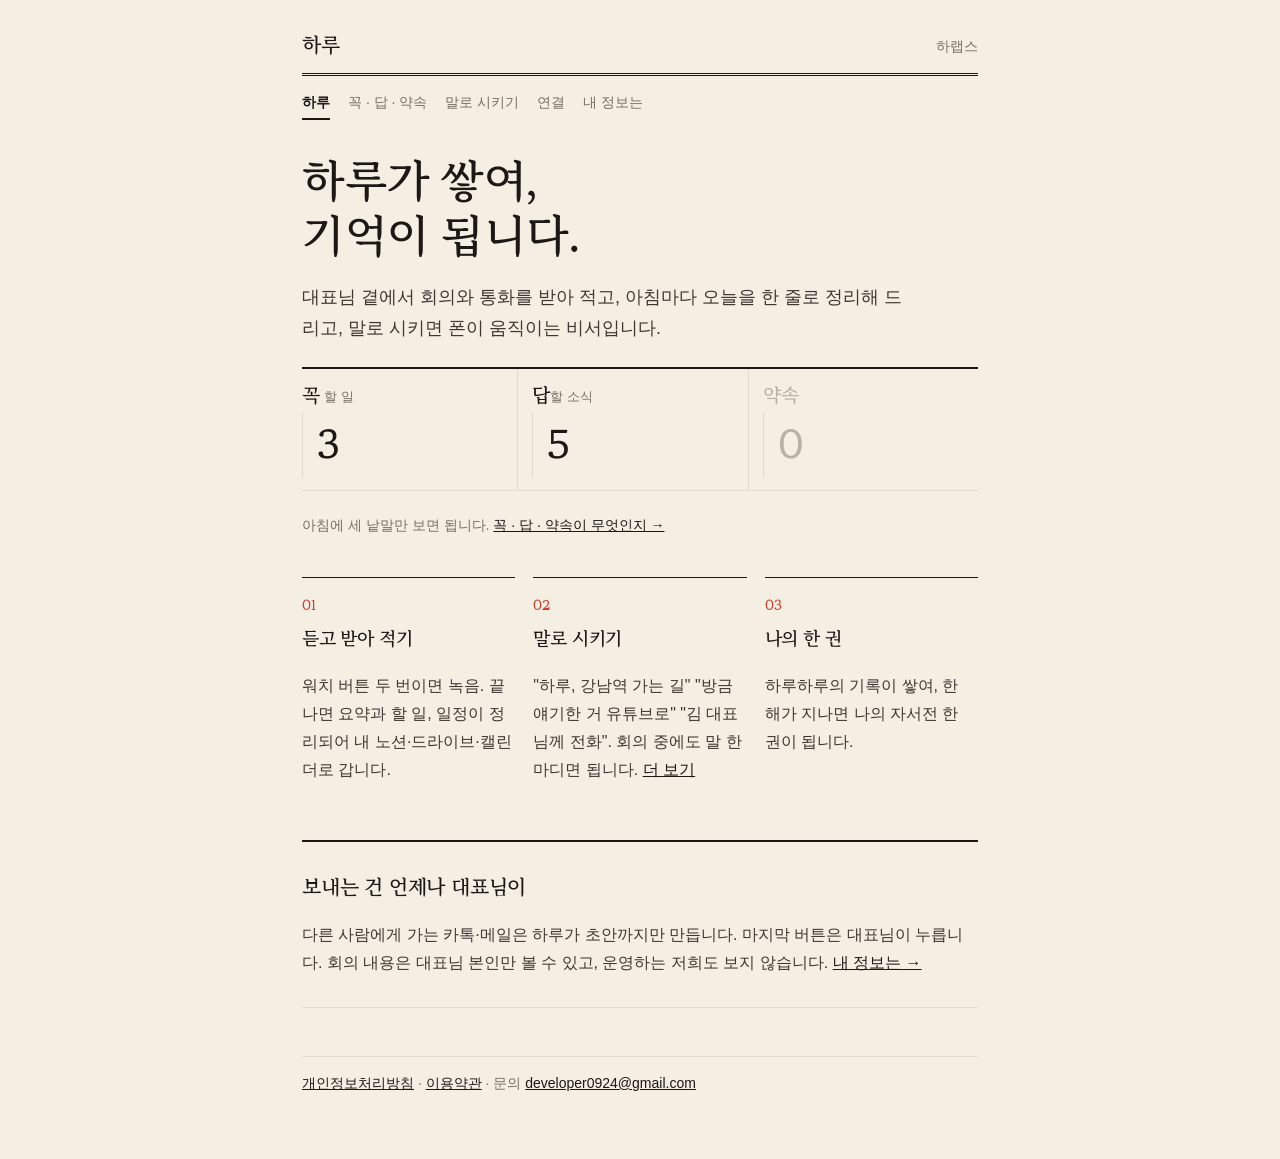
==== index.html @ 7e8c1d6f "모아두 홈페이지·하랩스 센터 (watchaide/site에서 옮김) Co-Authored-By: Claude Opus 5.5 <noreply@anthropic.com> Claude" ====
<!DOCTYPE html>
<html lang="ko">
<head>
<meta charset="utf-8">
<meta name="viewport" content="width=device-width,initial-scale=1">
<title>하루 — 하루가 쌓여, 기억이 됩니다</title>
<meta name="description" content="대표님 곁에서 듣고, 정리하고, 말로 시키면 움직이는 비서. 하랩스 하루.">
<link rel="stylesheet" href="style.css">
</head>
<body>
<main class="paper">
<header class="mast"><a href="./">하루</a><span>하랩스</span></header>
<nav class="nav"><a href="index.html" class="on">하루</a><a href="words.html">꼭 · 답 · 약속</a><a href="voice.html">말로 시키기</a><a href="connect.html">연결</a><a href="trust.html">내 정보는</a></nav>

<h1 class="big">하루가 쌓여,<br>기억이 됩니다.</h1>
<p class="lead">대표님 곁에서 회의와 통화를 받아 적고, 아침마다 오늘을 한 줄로 정리해 드리고, 말로 시키면 폰이 움직이는 비서입니다.</p>
<div class="idx">
  <div><b>꼭</b> <small>할 일</small><div class="n">3</div></div>
  <div><b>답</b><small>할 소식</small><div class="n">5</div></div>
  <div class="z"><b>약속</b><div class="n">0</div></div>
</div>
<p class="meta">아침에 세 낱말만 보면 됩니다. <a href="words.html">꼭 · 답 · 약속이 무엇인지 →</a></p>
<section class="cols">
  <div><span class="no">01</span><h3>듣고 받아 적기</h3><p>워치 버튼 두 번이면 녹음. 끝나면 요약과 할 일, 일정이 정리되어 내 노션·드라이브·캘린더로 갑니다.</p></div>
  <div><span class="no">02</span><h3>말로 시키기</h3><p>"하루, 강남역 가는 길" "방금 얘기한 거 유튜브로" "김 대표님께 전화". 회의 중에도 말 한마디면 됩니다. <a href="voice.html">더 보기</a></p></div>
  <div><span class="no">03</span><h3>나의 한 권</h3><p>하루하루의 기록이 쌓여, 한 해가 지나면 나의 자서전 한 권이 됩니다.</p></div>
</section>
<section class="note">
  <h2>보내는 건 언제나 대표님이</h2>
  <p>다른 사람에게 가는 카톡·메일은 하루가 초안까지만 만듭니다. 마지막 버튼은 대표님이 누릅니다. 회의 내용은 대표님 본인만 볼 수 있고, 운영하는 저희도 보지 않습니다. <a href="trust.html">내 정보는 →</a></p>
</section>

<footer class="foot">
  <a href="privacy.html">개인정보처리방침</a> · <a href="terms.html">이용약관</a> · 문의 <a href="mailto:developer0924@gmail.com">developer0924@gmail.com</a>
</footer>
</main>
</body>
</html>
---- style.css ----
@font-face{font-family:"MaruBuri";src:url("fonts/MaruBuri-SemiBold.woff2") format("woff2");font-weight:600;font-display:swap}
:root{--bg:#F4EEE3;--card:#FBF8F2;--line:#E2D9CB;--ink:#1B1815;--ink2:#3E3832;--ink3:#776F65;--rec:#C8402E}
*{box-sizing:border-box}
body{margin:0;background:var(--bg);color:var(--ink2);font:16px/1.75 -apple-system,"Pretendard","Apple SD Gothic Neo","Malgun Gothic",sans-serif;-webkit-font-smoothing:antialiased}
.paper{max-width:720px;margin:0 auto;padding:28px 22px 64px}
.mast{display:flex;justify-content:space-between;align-items:baseline;border-bottom:3px double var(--ink);padding-bottom:10px;margin-bottom:36px;font-size:14px;color:var(--ink3)}
.mast a{font-family:"MaruBuri",serif;font-weight:600;font-size:20px;color:var(--ink);text-decoration:none}
h1,h2,h3{font-family:"MaruBuri",serif;font-weight:600;color:var(--ink);letter-spacing:-.01em}
h1{font-size:30px;margin:0 0 6px}
h1.big{font-size:44px;line-height:1.25;margin:8px 0 18px}
h2{font-size:20px;margin:36px 0 8px;padding-top:14px;border-top:1px solid var(--line)}
h3{font-size:18px;margin:6px 0 4px}
.meta{color:var(--ink3);font-size:14px;margin:0 0 24px}
.lead{font-size:18px;color:var(--ink2);max-width:34em}
.cols{display:grid;grid-template-columns:repeat(auto-fit,minmax(190px,1fr));gap:18px;margin:40px 0}
.cols>div{border-top:1.5px solid var(--ink);padding:12px 0 0}
.no{font-family:"MaruBuri",serif;color:var(--rec);font-size:14px}
.note{border-top:2px solid var(--ink);border-bottom:1px solid var(--line);padding:4px 0 14px;margin-top:36px}
.note h2{border:0;padding-top:10px;margin-top:14px}
ul{padding-left:20px}
li{margin:4px 0}
a{color:var(--ink)}
.foot{margin-top:48px;padding-top:14px;border-top:1px solid var(--line);font-size:14px;color:var(--ink3)}

.nav{display:flex;gap:18px;flex-wrap:wrap;font-size:14px;margin:-22px 0 34px}
.nav a{color:var(--ink3);text-decoration:none;padding-bottom:3px}
.nav a.on{color:var(--ink);border-bottom:2px solid var(--ink);font-weight:600}
.word{display:grid;grid-template-columns:96px 1fr;gap:14px;padding:16px 0;border-bottom:1px solid var(--line)}
.word b{font-family:"MaruBuri",serif;font-weight:600;font-size:34px;color:var(--ink);line-height:1.1}
.word p{margin:0}
.word .ex{color:var(--ink3);font-size:14px;margin-top:4px}
.idx{display:flex;border-top:2px solid var(--ink);border-bottom:1px solid var(--line);margin:22px 0}
.idx div{flex:1;padding:10px 0 12px 14px;border-left:1px solid var(--line)}
.idx div:first-child{border-left:0;padding-left:0}
.idx b{font-family:"MaruBuri",serif;font-size:19px;color:var(--ink)}
.idx small{color:var(--ink3);font-size:13px}
.idx .n{font-family:"MaruBuri",serif;font-weight:600;font-size:40px;color:var(--ink);line-height:1.1}
.idx .z,.idx .z b,.idx .z .n{color:#B9B1A5}
.say{display:grid;grid-template-columns:1fr auto;gap:12px;padding:12px 0;border-bottom:1px solid var(--line);align-items:baseline}
.say q{font-family:"MaruBuri",serif;font-size:18px;color:var(--ink);quotes:"“" "”"}
.say span{color:var(--ink3);font-size:14px;text-align:right}
.step{display:grid;grid-template-columns:28px 1fr;gap:10px;padding:10px 0;border-bottom:1px solid var(--line)}
.step .no{font-size:16px}
.quote{font-family:"MaruBuri",serif;font-size:26px;line-height:1.5;color:var(--ink);margin:36px 0 0;padding:22px 0;border-top:2px solid var(--ink);border-bottom:2px solid var(--ink)}
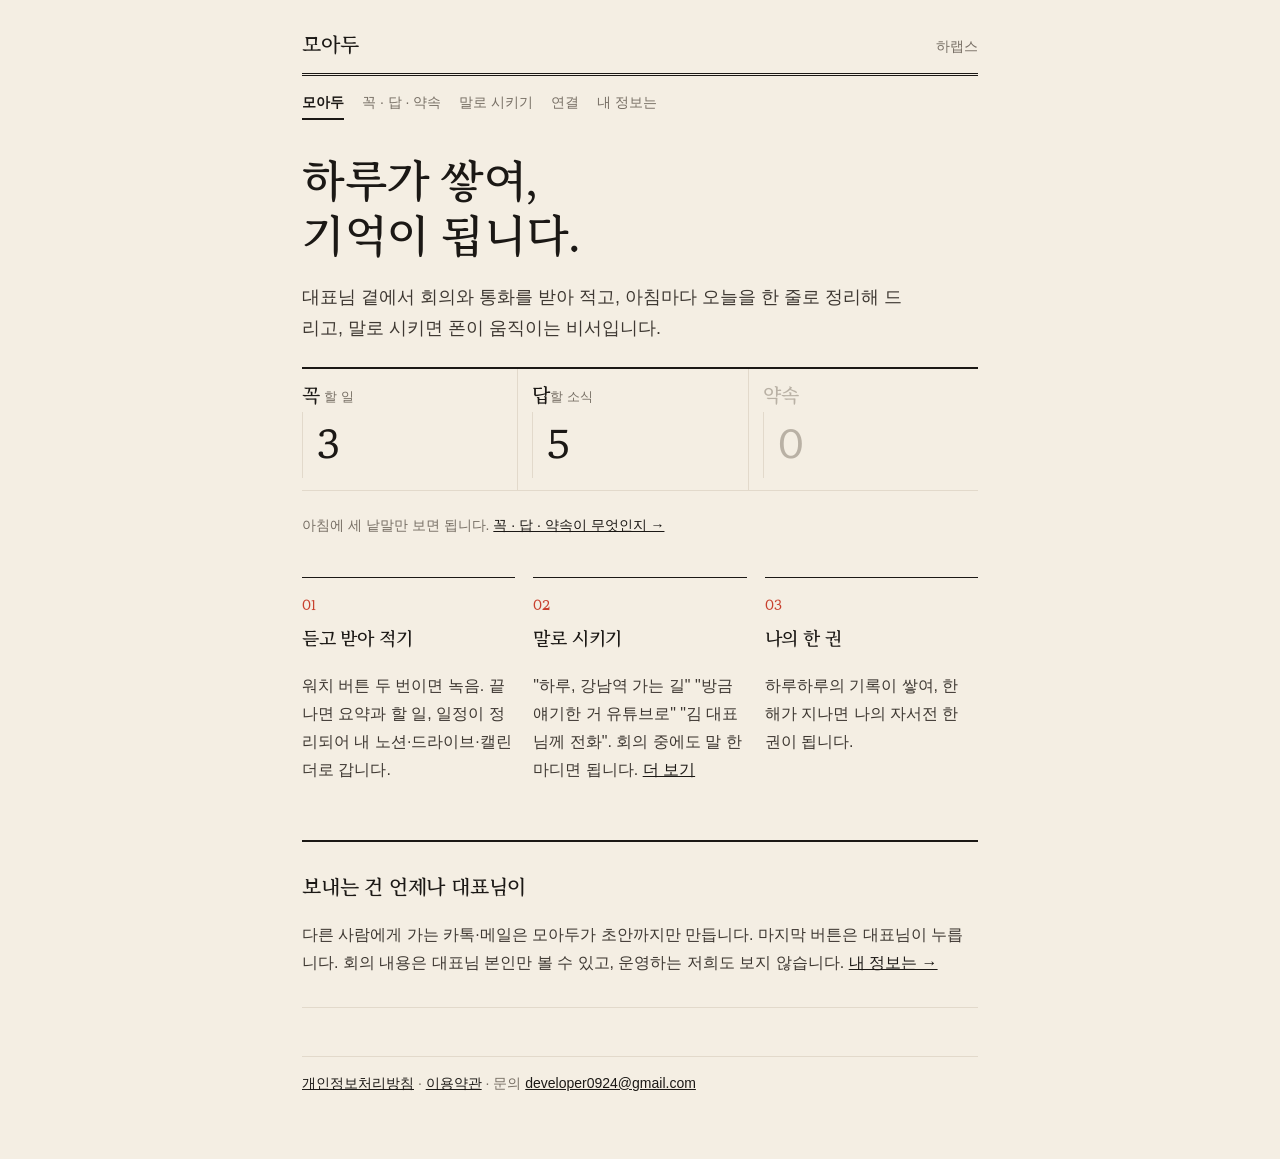
==== commit a24dabda: "모아두로 이름 바꿈 (홈페이지·연결·돌아가기·센터) Co-Authored-By: Claude Opus 5.5 <noreply@anthropic.com> Claude-Session:" ====
--- a/index.html
+++ b/index.html
@@ -3,14 +3,14 @@
 <head>
 <meta charset="utf-8">
 <meta name="viewport" content="width=device-width,initial-scale=1">
-<title>하루 — 하루가 쌓여, 기억이 됩니다</title>
-<meta name="description" content="대표님 곁에서 듣고, 정리하고, 말로 시키면 움직이는 비서. 하랩스 하루.">
+<title>모아두 — 하루가 쌓여, 기억이 됩니다</title>
+<meta name="description" content="대표님 곁에서 듣고, 정리하고, 말로 시키면 움직이는 비서. 하랩스 모아두.">
 <link rel="stylesheet" href="style.css">
 </head>
 <body>
 <main class="paper">
-<header class="mast"><a href="./">하루</a><span>하랩스</span></header>
-<nav class="nav"><a href="index.html" class="on">하루</a><a href="words.html">꼭 · 답 · 약속</a><a href="voice.html">말로 시키기</a><a href="connect.html">연결</a><a href="trust.html">내 정보는</a></nav>
+<header class="mast"><a href="./">모아두</a><span>하랩스</span></header>
+<nav class="nav"><a href="index.html" class="on">모아두</a><a href="words.html">꼭 · 답 · 약속</a><a href="voice.html">말로 시키기</a><a href="connect.html">연결</a><a href="trust.html">내 정보는</a></nav>
 
 <h1 class="big">하루가 쌓여,<br>기억이 됩니다.</h1>
 <p class="lead">대표님 곁에서 회의와 통화를 받아 적고, 아침마다 오늘을 한 줄로 정리해 드리고, 말로 시키면 폰이 움직이는 비서입니다.</p>
@@ -27,7 +27,7 @@
 </section>
 <section class="note">
   <h2>보내는 건 언제나 대표님이</h2>
-  <p>다른 사람에게 가는 카톡·메일은 하루가 초안까지만 만듭니다. 마지막 버튼은 대표님이 누릅니다. 회의 내용은 대표님 본인만 볼 수 있고, 운영하는 저희도 보지 않습니다. <a href="trust.html">내 정보는 →</a></p>
+  <p>다른 사람에게 가는 카톡·메일은 모아두가 초안까지만 만듭니다. 마지막 버튼은 대표님이 누릅니다. 회의 내용은 대표님 본인만 볼 수 있고, 운영하는 저희도 보지 않습니다. <a href="trust.html">내 정보는 →</a></p>
 </section>
 
 <footer class="foot">
